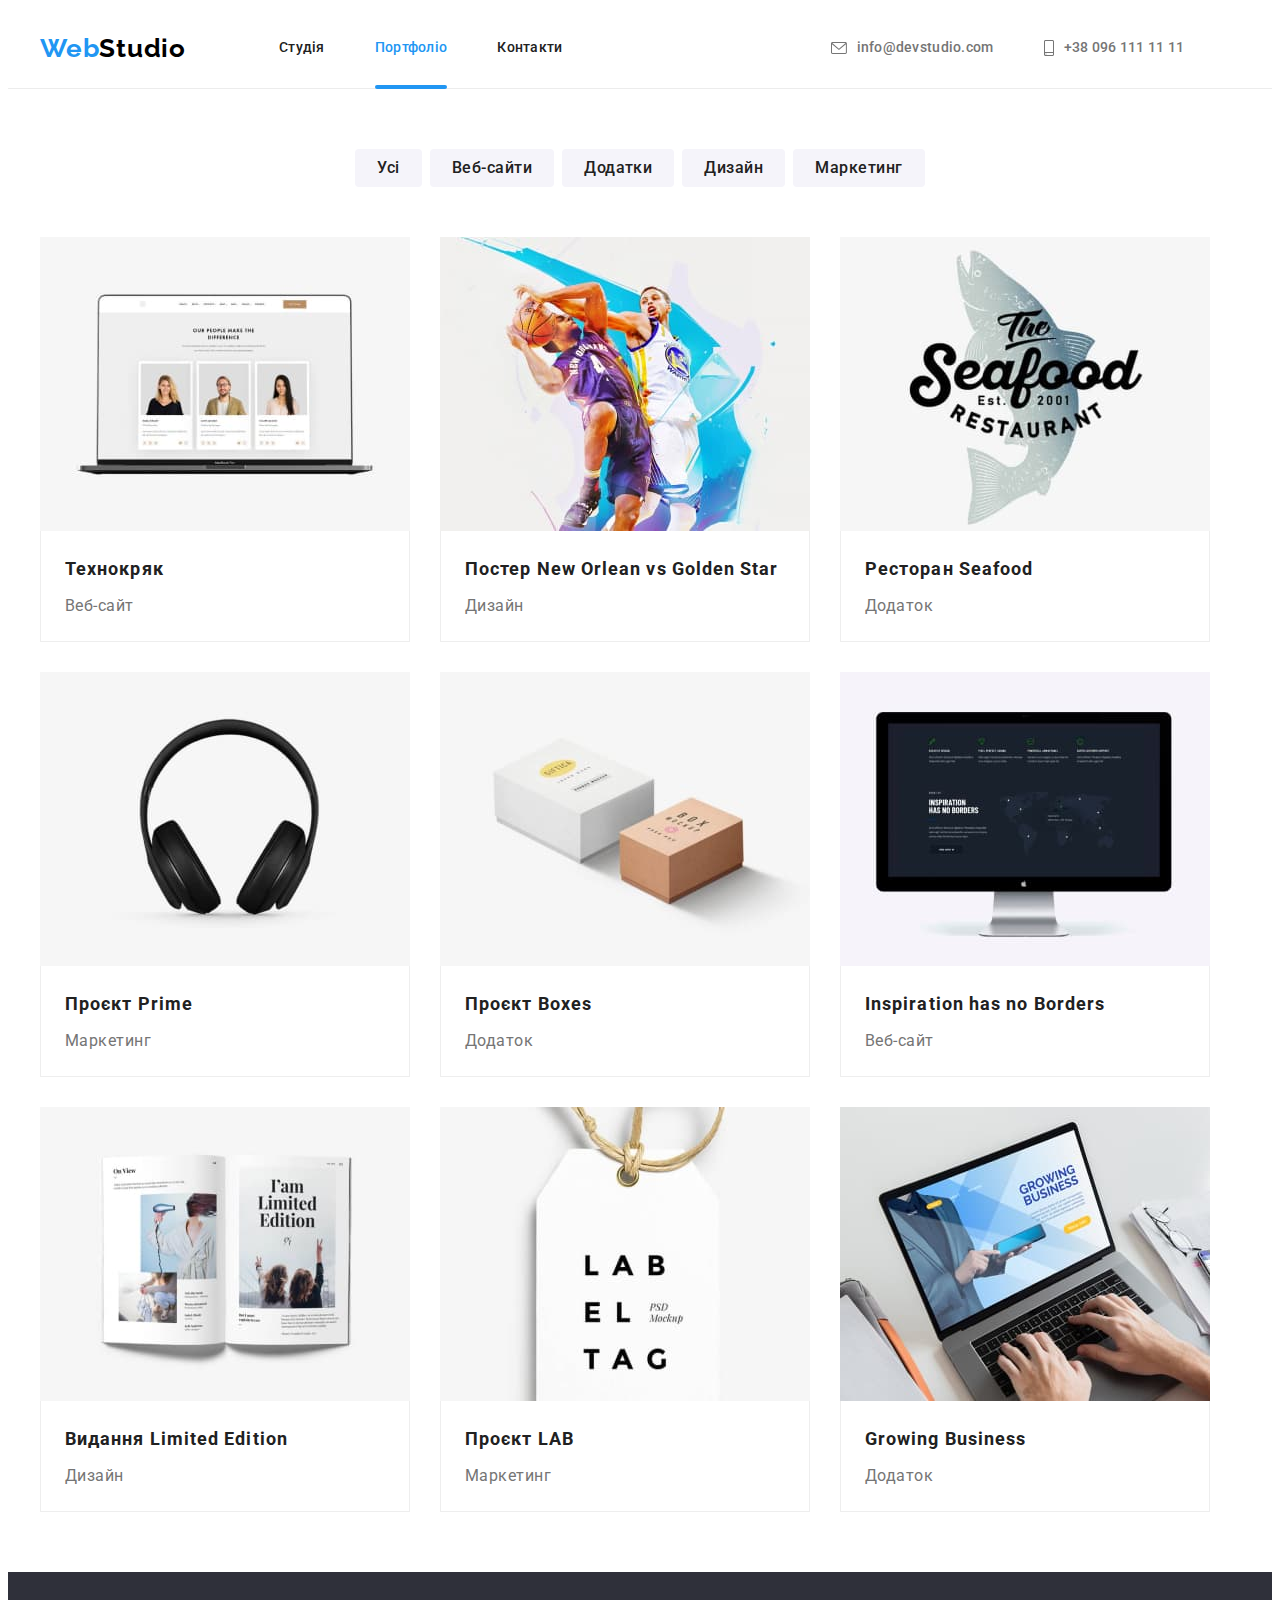
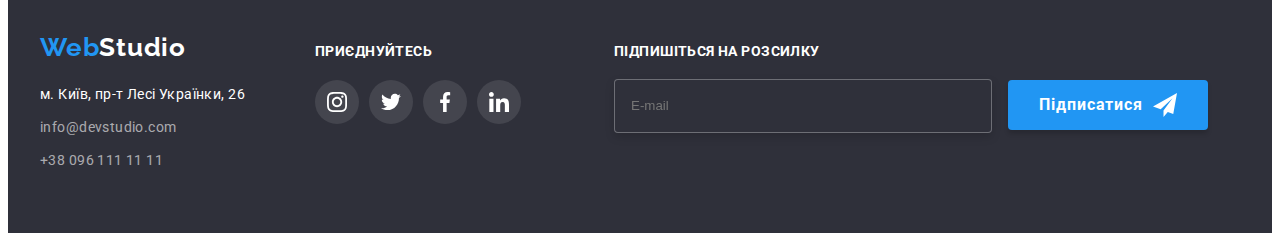
==== portfolio.html @ d5b86d8e "1" ====
<!DOCTYPE html>
<html lang="uk">
  <head>
    <meta charset="UTF-8" />
    <meta http-equiv="X-UA-Compatible" content="IE=edge" />
    <meta name="viewport" content="width=device-width, initial-scale=1.0" />
    <title>Студія</title>
    <link rel="preconnect" href="https://fonts.googleapis.com" />
    <link rel="preconnect" href="https://fonts.gstatic.com" crossorigin />
    <link
      href="https://fonts.googleapis.com/css2?family=Raleway:wght@700&family=Roboto:wght@400;500;700;900&display=swap"
      rel="stylesheet"
    />
    <link
      rel="stylesheet"
      href="https://cdnjs.cloudflare.com/ajax/libs/modern-normalize/1.1.0/modern-normalize.min.css"
      integrity="sha512-wpPYUAdjBVSE4KJnH1VR1HeZfpl1ub8YT/NKx4PuQ5NmX2tKuGu6U/JRp5y+Y8XG2tV+wKQpNHVUX03MfMFn9Q=="
      crossorigin="anonymous"
      referrerpolicy="no-referrer"
    />
    <link rel="stylesheet" href="./css/main.min.css" />
  </head>
  <body>
    <header class="header">
      <div class="container header__container">
        <nav class="navigation">
          <a class="logo navigation__logo link" href="./index.html"
            >Web<span class="logo__item">Studio</span></a
          >
          <ul class="category list">
            <li class="category__item">
              <a
                class="category__link link category__header"
                href="./index.html"
                >Студія</a
              >
            </li>
            <li class="category__item">
              <a
                class="category__link link category__header current"
                href="./portfolio.html"
                >Портфоліо</a
              >
            </li>
            <li class="category__item">
              <a class="category__link link category__header" href="#"
                >Контакти</a
              >
            </li>
          </ul>
        </nav>
        <ul class="connect list header__connect">
          <li class="connect__top">
            <a class="connect__mail link" href="mailto:info@devstudio.com">
              <svg class="connect__icon" width="16" height="12">
                <use href="./images/symbol-defs.svg#icon-envelope"></use>
              </svg>
              info@devstudio.com</a
            >
          </li>
          <li class="connect__bottom">
            <a class="connect__tel link" href="tel:+380961111111">
              <svg class="connect__icon" width="10" height="16">
                <use href="./images/symbol-defs.svg#icon-smartphone"></use>
              </svg>
              +38 096 111 11 11
            </a>
          </li>
        </ul>
      </div>
    </header>
    <main>
      <section class="section">
        <div class="container">
          <ul class="portfolio-list list">
            <li><button class="portfolio-btn" type="button">Усі</button></li>
            <li>
              <button class="portfolio-btn" type="button">Веб-сайти</button>
            </li>
            <li>
              <button class="portfolio-btn" type="button">Додатки</button>
            </li>
            <li><button class="portfolio-btn" type="button">Дизайн</button></li>
            <li>
              <button class="portfolio-btn" type="button">Маркетинг</button>
            </li>
          </ul>
          <ul class="menu-list list">
            <li>
              <a class="menu-link link" href="#">
                <div class="box">
                  <img
                    src="./images/hw2-1-img.jpg"
                    alt="фотокартка"
                    width="370"
                    height="293"
                  />
                  <p class="menu-text-box">
                    Ресурс пропонує комплексні пропозиції з різним рівнем
                    функціоналу та сервісів. Все це дозволить відвідувачу
                    отримати вичерпні відомості про компанію чи приватну особу.
                  </p>
                </div>
                <div class="menu-item">
                  <h3 class="menu-title">Технокряк</h3>
                  <p class="menu-text">Веб-сайт</p>
                </div>
              </a>
            </li>
            <li>
              <a class="menu-link link" href="#">
                <div class="box">
                  <img
                    src="./images/hw2-2-img.jpg"
                    alt="фотокартка"
                    width="370"
                    height="293"
                  />
                  <p class="menu-text-box">
                    Ресурс пропонує комплексні пропозиції з різним рівнем
                    функціоналу та сервісів. Все це дозволить відвідувачу
                    отримати вичерпні відомості про компанію чи приватну особу.
                  </p>
                </div>
                <div class="menu-item">
                  <h3 class="menu-title">Постер New Orlean vs Golden Star</h3>
                  <p class="menu-text">Дизайн</p>
                </div>
              </a>
            </li>
            <li>
              <a class="menu-link link" href="#">
                <div class="box">
                  <img
                    src="./images/hw2-3-img.jpg"
                    alt="фотокартка"
                    width="370"
                    height="293"
                  />
                  <p class="menu-text-box">
                    Ресурс пропонує комплексні пропозиції з різним рівнем
                    функціоналу та сервісів. Все це дозволить відвідувачу
                    отримати вичерпні відомості про компанію чи приватну особу.
                  </p>
                </div>
                <div class="menu-item">
                  <h3 class="menu-title">Ресторан Seafood</h3>
                  <p class="menu-text">Додаток</p>
                </div>
              </a>
            </li>
            <li>
              <a class="menu-link link" href="#">
                <div class="box">
                  <img
                    src="./images/hw2-4-img.jpg"
                    alt="фотокартка"
                    width="370"
                    height="293"
                  />
                  <p class="menu-text-box">
                    Ресурс пропонує комплексні пропозиції з різним рівнем
                    функціоналу та сервісів. Все це дозволить відвідувачу
                    отримати вичерпні відомості про компанію чи приватну особу.
                  </p>
                </div>
                <div class="menu-item">
                  <h3 class="menu-title">Проєкт Prime</h3>
                  <p class="menu-text">Маркетинг</p>
                </div>
              </a>
            </li>
            <li>
              <a class="menu-link link" href="#">
                <div class="box">
                  <img
                    src="./images/hw2-5-img.jpg"
                    alt="фотокартка"
                    width="370"
                    height="293"
                  />
                  <p class="menu-text-box">
                    Ресурс пропонує комплексні пропозиції з різним рівнем
                    функціоналу та сервісів. Все це дозволить відвідувачу
                    отримати вичерпні відомості про компанію чи приватну особу.
                  </p>
                </div>
                <div class="menu-item">
                  <h3 class="menu-title">Проєкт Boxes</h3>
                  <p class="menu-text">Додаток</p>
                </div>
              </a>
            </li>
            <li>
              <a class="menu-link link" href="#">
                <div class="box">
                  <img
                    src="./images/hw2-6-img.jpg"
                    alt="фотокартка"
                    width="370"
                    height="293"
                  />
                  <p class="menu-text-box">
                    Ресурс пропонує комплексні пропозиції з різним рівнем
                    функціоналу та сервісів. Все це дозволить відвідувачу
                    отримати вичерпні відомості про компанію чи приватну особу.
                  </p>
                </div>
                <div class="menu-item">
                  <h3 class="menu-title">Inspiration has no Borders</h3>
                  <p class="menu-text">Веб-сайт</p>
                </div>
              </a>
            </li>
            <li>
              <a class="menu-link link" href="#">
                <div class="box">
                  <img
                    src="./images/hw2-7-img.jpg"
                    alt="фотокартка"
                    width="370"
                    height="293"
                  />
                  <p class="menu-text-box">
                    Ресурс пропонує комплексні пропозиції з різним рівнем
                    функціоналу та сервісів. Все це дозволить відвідувачу
                    отримати вичерпні відомості про компанію чи приватну особу.
                  </p>
                </div>
                <div class="menu-item">
                  <h3 class="menu-title">Видання Limited Edition</h3>
                  <p class="menu-text">Дизайн</p>
                </div>
              </a>
            </li>
            <li>
              <a class="menu-link link" href="#">
                <div class="box">
                  <img
                    src="./images/hw2-8-img.jpg"
                    alt="фотокартка"
                    width="370"
                    height="293"
                  />
                  <p class="menu-text-box">
                    Ресурс пропонує комплексні пропозиції з різним рівнем
                    функціоналу та сервісів. Все це дозволить відвідувачу
                    отримати вичерпні відомості про компанію чи приватну особу.
                  </p>
                </div>
                <div class="menu-item">
                  <h3 class="menu-title">Проєкт LAB</h3>
                  <p class="menu-text">Маркетинг</p>
                </div>
              </a>
            </li>
            <li>
              <a class="menu-link link" href="#">
                <div class="box">
                  <img
                    src="./images/hw2-9-img.jpg"
                    alt="фотокартка"
                    width="370"
                    height="293"
                  />
                  <p class="menu-text-box">
                    Ресурс пропонує комплексні пропозиції з різним рівнем
                    функціоналу та сервісів. Все це дозволить відвідувачу
                    отримати вичерпні відомості про компанію чи приватну особу.
                  </p>
                </div>
                <div class="menu-item">
                  <h3 class="menu-title">Growing Business</h3>
                  <p class="menu-text">Додаток</p>
                </div>
              </a>
            </li>
          </ul>
        </div>
      </section>
    </main>
    <footer class="footer">
      <div class="foter container">
        <div class="footer-soc">
          <a class="footer-link link" href="./index.html"
            >Web<span class="footer-logo">Studio</span></a
          >
          <address class="footer-address">
            <ul class="footer-list list">
              <li class="footer-item">
                <a
                  class="footer-map link"
                  href="https://goo.gl/maps/CyibSN7R3VRPbVuL6"
                  target="_blank"
                  rel="noopener noreferrer"
                  >м. Київ, пр-т Лесі Українки, 26</a
                >
              </li>
              <li class="footer-item">
                <a class="footer-mail link" href="mailto:info@devstudio.com"
                  >info@devstudio.com</a
                >
              </li>
              <li>
                <a class="footer-tel link" href="tel:+380961111111"
                  >+38 096 111 11 11</a
                >
              </li>
            </ul>
          </address>
        </div>
        <div class="footer-soc">
          <div class="foter-item">
            <p class="footer-soc-title">приєднуйтесь</p>
            <ul class="footer-soc-list list">
              <li class="footer-soc-item">
                <a class="footer-soc-link" href="">
                  <svg class="footer-soc-icon" width="20" height="20">
                    <use href="./images/symbol-defs.svg#icon-instagram"></use>
                  </svg>
                </a>
              </li>
              <li class="footer-soc-item">
                <a class="footer-soc-link" href="">
                  <svg class="footer-soc-icon" width="20" height="20">
                    <use href="./images/symbol-defs.svg#icon-twitter"></use>
                  </svg>
                </a>
              </li>
              <li class="footer-soc-item">
                <a class="footer-soc-link" href="">
                  <svg class="footer-soc-icon" width="20" height="20">
                    <use href="./images/symbol-defs.svg#icon-facebook"></use>
                  </svg>
                </a>
              </li>
              <li class="footer-soc-item">
                <a class="footer-soc-link" href="">
                  <svg class="footer-soc-icon" width="20" height="20">
                    <use href="./images/symbol-defs.svg#icon-linkedin"></use>
                  </svg>
                </a>
              </li>
            </ul>
          </div>
        </div>
        <form>
          <p class="footer-mailing-title">Підпишіться на розсилку</p>
          <input
            type="email"
            class="footer-input"
            name="user-email"
            placeholder="E-mail"
          />
          <button type="submit" class="footer-btn">
            <div class="mailing-item">
              Підписатися
              <svg width="24" height="24">
                <use href="./images/symbol-defs.svg#icon-icon-send"></use>
              </svg>
            </div>
          </button>
        </form>
      </div>
    </footer>
  </body>
</html>
---- css/main.min.css ----
p,h1,h2,h3,h4,h5,h6{margin:0}ul,ol{margin:0;padding-left:0}button{cursor:pointer}img{display:block;width:100%;max-width:100%;height:auto}body{font-family:"Roboto",sans-serif;background-color:#fff}.list{list-style:none}.link{text-decoration:none}.container{width:100%;padding-left:15px;padding-right:15px;margin:0 auto}@media screen and (min-width: 480px){.container{width:480px}}@media screen and (min-width: 768px){.container{width:656px}}@media screen and (min-width: 1200px){.container{width:1200px}}.section{padding-top:94px;padding-bottom:94px}@media screen and (min-width: 768px){.section{padding-top:60px;padding-bottom:60px}}.section-hero{padding:118px 60px 198px}@media screen and (min-width: 768px){.section-hero{padding:118px 204px 198px}}@media screen and (min-width: 1200px){.section-hero{padding-bottom:200px;padding-top:200px;width:1600px;margin:0 auto}}.section-work{padding-bottom:94px}.backdrop{position:fixed;width:100%;height:100%;top:0;left:0;background-color:rgba(0,0,0,.2);transition:visibility 250ms cubic-bezier(0.4, 0, 0.2, 1),opacity 250ms cubic-bezier(0.4, 0, 0.2, 1)}.modal{width:500px;min-height:500px;background-color:#fff;position:absolute;top:50%;left:50%;transform:translate(-50%, -50%) scale(1);transition:transform 250ms linear;padding:40px}.backdrop.is-hidden .modal{transform:translate(-50%, 50%) scaleY(0)}.is-hidden{opacity:0;visibility:hidden;pointer-events:none}.svg{transition-property:fill;transition-duration:250ms;transition-timing-function:cubic-bezier(0.4, 0, 0.2, 1)}.modal-button:hover .svg{fill:#2196f3}.modal-button{position:absolute;top:10px;right:10px;width:30px;height:30px;padding:0;background-color:#fff;border:1px solid rgba(0,0,0,.1);border-radius:50%;cursor:pointer;display:flex;align-items:center;justify-content:center;padding:0;transition-property:fill;transition-duration:250ms;transition-timing-function:cubic-bezier(0.4, 0, 0.2, 1)}.backdrop{width:100%;height:100%;left:0;top:0;box-shadow:0px 1px 3px rgba(0,0,0,.12),0px 1px 1px rgba(0,0,0,.14),0px 2px 1px rgba(0,0,0,.2);border-radius:4px}.modal-title{font-family:"Roboto";font-style:normal;font-weight:700;font-size:20px;line-height:1.15;text-align:center;letter-spacing:.03em;color:#212121;text-align:center;margin-bottom:12px}.modal-input{width:100%;height:40px;border:1px solid rgba(33,33,33,.2);border-radius:4px;padding-left:42px;outline:rgba(0,0,0,0);transition-property:border-color;transition-duration:250ms;transition-timing-function:cubic-bezier(0.4, 0, 0.2, 1)}.modal-input:focus,.modal-input:hover{border-color:#2196f3}.input-wrap{position:relative}.modal-input-icon{position:absolute;top:50%;transform:translateY(-50%);left:12px;transition-property:fill;transition-duration:250ms;transition-timing-function:cubic-bezier(0.4, 0, 0.2, 1)}.modal-input:focus+.modal-input-icon,.modal-input:hover+.modal-input-icon{fill:#2196f3}.modal-field{margin-bottom:10px}.modal-input-bottom{width:100%;height:120px;border:1px solid rgba(33,33,33,.2);border-radius:4px;margin-bottom:20px;resize:none;padding-top:12px;padding-left:16px;transition-property:border-color;transition-duration:250ms;transition-timing-function:cubic-bezier(0.4, 0, 0.2, 1)}.modal-input-bottom:focus,.modal-input-bottom:hover{border-color:#2196f3}.modal-input-bottom::-moz-placeholder{font-family:"Roboto";font-style:normal;font-weight:400;font-size:12px;line-height:1.1666666667;letter-spacing:.01em;color:rgba(117,117,117,.5)}.modal-input-bottom:-ms-input-placeholder{font-family:"Roboto";font-style:normal;font-weight:400;font-size:12px;line-height:1.1666666667;letter-spacing:.01em;color:rgba(117,117,117,.5)}.modal-input-bottom::placeholder{font-family:"Roboto";font-style:normal;font-weight:400;font-size:12px;line-height:1.1666666667;letter-spacing:.01em;color:rgba(117,117,117,.5)}.modal-item{font-family:"Roboto";font-style:normal;font-weight:400;font-size:12px;line-height:1.1666666667;letter-spacing:.01em;color:#757575;margin-bottom:4px}.checkbox{display:flex;margin-bottom:30px;justify-content:center;align-items:center}.checkbox-title{font-family:"Roboto";font-style:normal;font-weight:400;font-size:14px;line-height:1.7142857143;letter-spacing:.03em;color:#757575}.checkbox-link{font-family:"Roboto";font-style:normal;font-weight:400;font-size:14px;line-height:1.7142857143;letter-spacing:.03em;color:#2196f3}.checkbox-box{display:flex;margin-left:8px}.modal-btn{width:200px;height:50px;color:#fff;background:#2196f3;box-shadow:0px 4px 4px rgba(0,0,0,.15);border-radius:4px;margin-left:114px;border:none;transition-property:background-color;transition-duration:250ms;transition-timing-function:cubic-bezier(0.4, 0, 0.2, 1)}.modal-btn:hover,.modal-btn:focus{background-color:#188ce8}.checkbox-text{background-color:#2196f3;border-radius:2px;width:16px;height:15px;outline:none}.header{background-color:#fff;border-bottom:1px solid #ececec}.logo{font-family:"Raleway",sans-serif;font-style:normal;font-weight:700;font-size:26px;line-height:1.19;letter-spacing:.03em;color:#2196f3}.navigation__logo{margin-right:93px}.logo__item{color:#000}.category__link{position:relative;text-decoration:none;font-weight:500;font-size:14px;line-height:1.14;letter-spacing:.02em;color:#212121;display:inline-block;transition-property:fill,color;transition-duration:250ms;transition-timing-function:cubic-bezier(0.4, 0, 0.2, 1)}.category__link:hover,.category__link:focus{color:#2196f3;fill:#2196f3}.category__header{padding-top:32px;padding-bottom:32px}.header__container{display:flex;align-items:center}.navigation{display:flex;align-items:center}.connect{display:flex;align-items:center;justify-content:center}.header__connect{margin-left:218px;gap:50px}.category{display:flex}.category__item{margin-right:50px}.connect__mail{font-weight:500;font-size:14px;line-height:1.14;letter-spacing:.02em;color:#757575;display:flex;align-items:center;transition-property:fill,color;transition-duration:250ms;transition-timing-function:cubic-bezier(0.4, 0, 0.2, 1)}.connect__mail:hover,.connect__mail:focus{color:#2196f3;fill:#2196f3}.connect__tel{font-weight:500;font-size:14px;line-height:1.14;letter-spacing:.02em;color:#757575;display:flex;align-items:center;transition-property:fill,color;transition-duration:250ms;transition-timing-function:cubic-bezier(0.4, 0, 0.2, 1)}.connect__tel:hover,.connect__tel:focus{color:#2196f3;fill:#2196f3}.connect__icon{align-items:center;margin-right:10px;fill:#757575;transition-property:fill;transition-duration:250ms;transition-timing-function:cubic-bezier(0.4, 0, 0.2, 1)}.connect__tel:hover .connect__icon,.connect__tel:focus .connect__icon{fill:#2196f3}.connect__mail:hover .connect__icon,.connect__mail:focus .connect__icon{fill:#2196f3}.current{color:#2196f3;position:relative}.current::after{content:"";display:block;position:absolute;left:0;bottom:-1px;width:100%;height:4px;border-radius:2px;background-color:#2196f3}.hero_container{padding:0;width:100%}.hero{background-color:#2f303a;background-image:linear-gradient(rgba(47, 48, 58, 0.4), rgba(47, 48, 58, 0.4)),url(../images/hero-bg.jpg);background-repeat:no-repeat;background-position:center;background-size:cover;flex-grow:1}.hero-title{font-weight:900;font-size:26px;line-height:1.6153846154;text-align:center;letter-spacing:.06em;text-transform:uppercase;color:#fff;max-width:696px;margin:0 auto;margin-bottom:30px}@media screen and (min-width: 1200px){.hero-title{font-size:44px;line-height:1.36}}.hero-btn{font-family:inherit;font-weight:700;font-size:16px;line-height:1.87;display:flex;align-items:center;text-align:center;letter-spacing:.06em;color:#fff;min-width:216px;height:50px;margin:0 auto;justify-content:center;border:none;border-radius:4px}.hero-button{padding-right:492px;padding-left:492px}.hero-btn{background-color:#2196f3;transition-property:background-color;transition-duration:250ms;transition-timing-function:cubic-bezier(0.4, 0, 0.2, 1)}.hero-btn:hover,.hero-btn:focus{background-color:#188ce8}.picture__title{font-weight:700;font-size:14px;line-height:1.14;letter-spacing:.03em;text-transform:uppercase;color:#212121;margin-bottom:10px}.about__picture{margin-bottom:10px}.picture__text{font-weight:400;font-size:14px;line-height:1.71;letter-spacing:.03em;color:#757575}.picture__text{width:270;height:72}.picture{display:flex;flex-wrap:wrap;gap:30px}.picture__item-1{width:100%}@media screen and (min-width: 768px){.picture__item-1{width:calc((100% - 30px)/2)}}@media screen and (min-width: 1200px){.picture__item-1{width:calc((100% - 90px)/4)}}.picture__item-2{width:100%}@media screen and (min-width: 768px){.picture__item-2{width:calc((100% - 30px)/2)}}@media screen and (min-width: 1200px){.picture__item-2{width:calc((100% - 90px)/4)}}.picture__item-3{width:100%}@media screen and (min-width: 768px){.picture__item-3{width:calc((100% - 30px)/2)}}@media screen and (min-width: 1200px){.picture__item-3{width:calc((100% - 90px)/4)}}.picture__item-4{width:100%}@media screen and (min-width: 768px){.picture__item-4{width:calc((100% - 30px)/2)}}@media screen and (min-width: 1200px){.picture__item-4{width:calc((100% - 90px)/4)}}.picture__soc-icon{display:flex;align-items:center;justify-content:center;margin-top:25px;margin-bottom:25px;margin-left:100px;margin-right:10opx}.about__soc-icon{margin-top:25px;margin-bottom:25px;margin-left:100px;margin-right:10opx}.picture__icon{background-color:#f5f4fa;width:270px;height:120px;border-radius:4px;display:flex}.about__icon{margin-bottom:30px}.work-title{font-weight:700;font-size:36px;line-height:1.16;text-align:center;letter-spacing:.03em;color:#212121;margin-bottom:50px}.card{display:flex;justify-content:center;gap:30px}.card__item{position:relative}.card__heading{position:absolute;bottom:0;width:100%;font-weight:700;font-size:14px;line-height:1.1428571429;text-align:center;letter-spacing:.03em;text-transform:uppercase;color:#fff;background-color:rgba(47,48,58,.8)}.work__card{padding-top:27px;padding-bottom:27px}.team{background-color:#f5f4fa}.team-link{background-color:#fff;box-shadow:0px 1px 3px rgba(0,0,0,.12),0px 1px 1px rgba(0,0,0,.14),0px 2px 1px rgba(0,0,0,.2);border-radius:0px 0px 4px 4px;margin-bottom:30px;width:100%}@media screen and (min-width: 768px){.team-link{width:calc((100% - 30px)/2)}}@media screen and (min-width: 1200px){.team-link{width:calc((100% - 90px)/4)}}.team-img{margin-bottom:30px}.team-top-title{font-weight:700;font-size:36px;line-height:1.16;text-align:center;letter-spacing:.03em;color:#212121;margin-bottom:50px}.team-title{font-weight:500;font-size:16px;line-height:1.18;text-align:center;letter-spacing:.03em;color:#212121;margin-bottom:10px}.team-text{font-weight:400;font-size:16px;line-height:1.16;text-align:center;letter-spacing:.03em;color:#757575}.team-content{padding-bottom:16px}.team-list{display:flex;flex-wrap:wrap;gap:30px}.team-soc-link{width:44px;height:44px;border-radius:50%;background-color:#fff;display:flex;align-items:center;justify-content:center;transition-property:background-color;transition-duration:250ms;transition-timing-function:cubic-bezier(0.4, 0, 0.2, 1)}.team-soc-link:hover,.team-soc-link:focus{background-color:#2196f3}.team-soc-icon{fill:#afb1b8;transition-property:fill;transition-duration:250ms;transition-timing-function:cubic-bezier(0.4, 0, 0.2, 1)}.team-soc-link:hover .team-soc-icon,.team-soc-link:focus .team-soc-icon{fill:#fff}.team-soc-list{display:flex;justify-content:center;gap:10px;padding-bottom:30px}.client-title{font-weight:700;font-size:36px;line-height:1.18;text-align:center;letter-spacing:.03em;color:#212121;margin-bottom:50px}.client-item{height:92px;width:100%;width:calc((100% - 30px)/2)}@media screen and (min-width: 768px){.client-item{width:calc((100% - 60px)/3)}}@media screen and (min-width: 1200px){.client-item{width:calc((100% - 150px)/6)}}.client-list{display:flex;justify-content:center;flex-wrap:wrap;gap:30px}.client-link{display:flex;align-items:center;justify-content:center;border-radius:4px;border:1px solid #afb1b8;width:100%;height:100%;color:#afb1b8;transition-property:border-color;transition-duration:250ms;transition-timing-function:cubic-bezier(0.4, 0, 0.2, 1)}.client-link:hover,.client-link:focus{border-color:#2196f3}.client-icon{fill:currentColor;transition-property:fill;transition-duration:250ms;transition-timing-function:cubic-bezier(0.4, 0, 0.2, 1)}.client-link:hover .client-icon,.client-link:focus .client-icon{fill:#2196f3}.footer{background-color:#2f303a;padding-top:60px;padding-bottom:60px}.footer-logo{color:#fff}.footer-item{margin-bottom:9px}.footer-link{font-family:"Raleway",sans-serif;font-weight:700;font-size:26px;line-height:1.19;letter-spacing:.03em;color:#2196f3;display:inline-block;margin-bottom:20px}.footer-map{font-weight:400;font-size:14px;line-height:1.71;letter-spacing:.03em;color:#fff;transition-property:color;transition-duration:250ms;transition-timing-function:cubic-bezier(0.4, 0, 0.2, 1)}.footer-map:hover,.footer-map:focus{color:#2196f3}.footer-mail{font-weight:400;font-size:14px;line-height:1.71;letter-spacing:.03em;color:rgba(255,255,255,.6);transition-property:color;transition-duration:250ms;transition-timing-function:cubic-bezier(0.4, 0, 0.2, 1)}.footer-mail:hover,.footer-mail:focus{color:#2196f3}.footer-tel{font-weight:400;font-size:14px;line-height:1.71;letter-spacing:.03em;color:rgba(255,255,255,.6);transition-property:color;transition-duration:250ms;transition-timing-function:cubic-bezier(0.4, 0, 0.2, 1)}.footer-tel:hover,.footer-tel:focus{color:#2196f3}.footer-soc-title{font-weight:700;font-size:14px;line-height:1.14;letter-spacing:.03em;text-transform:uppercase;color:#fff;margin-bottom:20px}.footer-soc-list{display:flex}.foter{display:flex;align-items:baseline}.foter-item{margin-left:70px;margin-right:93px}.footer-soc-link{width:44px;height:44px;border-radius:50%;background-color:rgba(255,255,255,.1);display:flex;align-items:center;justify-content:center;transition-property:background-color;transition-duration:250ms;transition-timing-function:cubic-bezier(0.4, 0, 0.2, 1)}.footer-soc-link:hover,.footer-soc-link:focus{background-color:#2196f3}.footer-soc-list{gap:10px}.footer-soc-icon{fill:#fff}.footer-address{font-style:normal}.footer-mailing-title{font-family:"Roboto";font-style:normal;font-weight:700;font-size:14px;line-height:1.1428571429;letter-spacing:.03em;text-transform:uppercase;color:#fff;margin-bottom:20px}.footer-input{width:358px;height:50px;background:#2f303a;border:1px solid rgba(255,255,255,.3);filter:drop-shadow(0px 4px 4px rgba(0, 0, 0, 0.15));border-radius:4px;padding-left:16px}.footer-btn{width:200px;height:50px;color:#fff;background:#2196f3;box-shadow:0px 4px 4px rgba(0,0,0,.15);border-radius:4px;margin-left:12px;border:none}.mailing-item{font-family:"Roboto";font-style:normal;font-weight:700;font-size:16px;line-height:1.875;display:flex;align-items:center;justify-content:center;text-align:center;letter-spacing:.06em;color:#fff;gap:10px}.menu-title{font-weight:700;font-size:18px;line-height:2;letter-spacing:.06em;color:#212121;margin-bottom:4px}.menu-text{font-weight:400;font-size:16px;line-height:30px;letter-spacing:.03em;color:#757575}.menu-list{display:flex;flex-wrap:wrap;gap:30px;flex-basis:calc((100% - 60px)/3)}.menu-link{display:block;transition-property:box-shadow;transition-duration:250ms;transition-timing-function:cubic-bezier(0.4, 0, 0.2, 1)}.menu-link:hover,.menu-link:focus{box-shadow:0px 1px 1px rgba(0,0,0,.12),0px 4px 4px rgba(0,0,0,.06),1px 4px 6px rgba(0,0,0,.16)}.menu-item{padding:20px 24px;border:1px solid #eee;border-top:none}.menu-text-box{position:absolute;bottom:0;left:0;width:100%;height:100%;padding:63px 24px;font-weight:400;font-size:18px;line-height:1.5555555556;letter-spacing:.03em;color:#fff;background-color:rgba(33,150,243,.9);transform:translateY(100%);transition:transform 250ms cubic-bezier(0.4, 0, 0.2, 1)}.menu-link:hover .menu-text-box{transform:translateY(0)}.box{position:relative;overflow:hidden}.portfolio-btn{font-family:"Roboto",sans-serif;font-style:normal;font-weight:500;font-size:16px;line-height:1.62;text-align:center;letter-spacing:.03em;color:#212121;transition-property:color,background-color;transition-duration:250ms;transition-timing-function:cubic-bezier(0.4, 0, 0.2, 1)}.portfolio-btn{background-color:#f5f4fa;border:none;padding:6px 22px;border-radius:4px;transition-property:color,background-color;transition-duration:250ms;transition-timing-function:cubic-bezier(0.4, 0, 0.2, 1)}.portfolio-btn:hover,.portfolio-btn:focus{color:#fff;background-color:#2196f3}.portfolio-list{display:flex;justify-content:center;gap:8px;margin-bottom:50px}/*# sourceMappingURL=main.min.css.map */
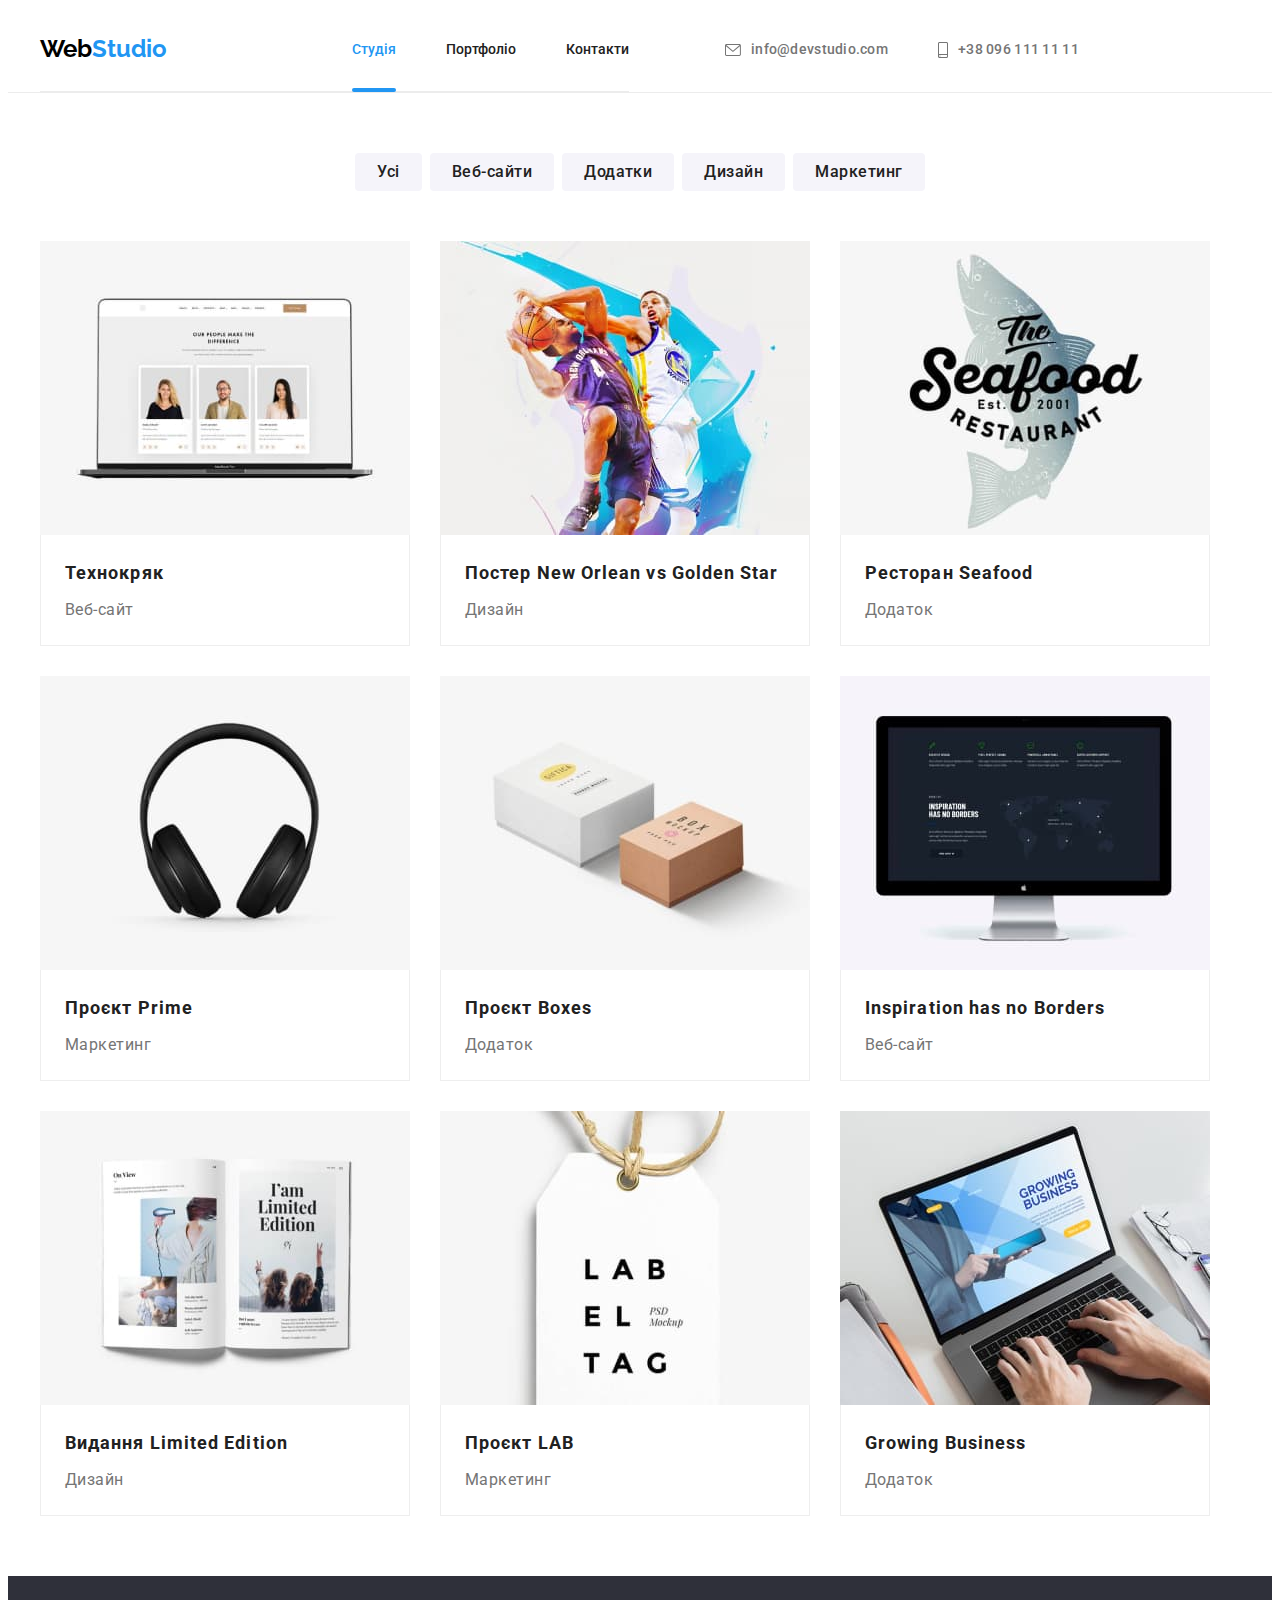
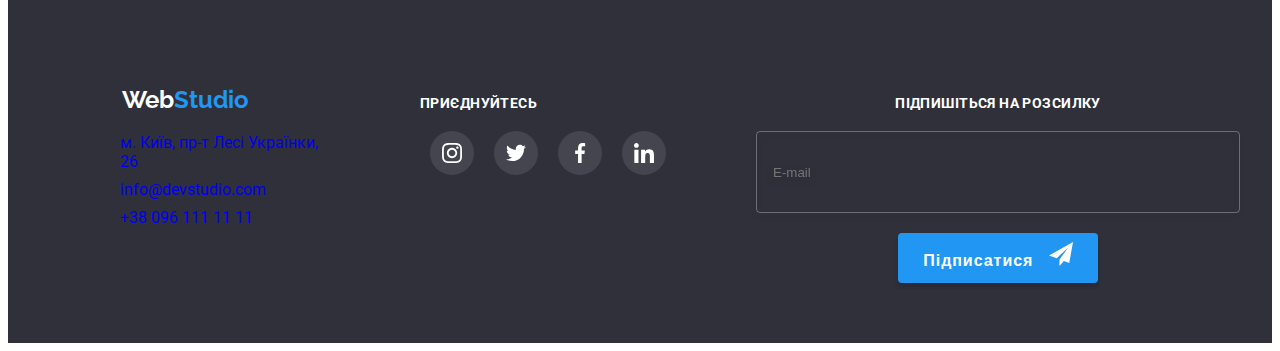
==== commit c104b991: "4" ====
--- a/portfolio.html
+++ b/portfolio.html
@@ -30,14 +30,14 @@
           <ul class="category list">
             <li class="category__item">
               <a
-                class="category__link link category__header"
+                class="category__link link current category__header"
                 href="./index.html"
                 >Студія</a
               >
             </li>
             <li class="category__item">
               <a
-                class="category__link link category__header current"
+                class="category__link link category__header"
                 href="./portfolio.html"
                 >Портфоліо</a
               >
@@ -67,7 +67,61 @@
             </a>
           </li>
         </ul>
+        <button
+          type="button"
+          class="menu-btn-open js-open-menu"
+          aria-expanded="false"
+          aria-controls="mobile-menu"
+        >
+          <svg width="40" height="40">
+            <use href="./images/symbol-defs.svg#icon-menu-svg"></use>
+          </svg>
+        </button>
       </div>
+      </div>
+      <div class="mob-container js-menu-container " id="mobile-menu">
+        <button type="button" class="menu-btn js-close-menu">
+          <svg width="24" height="24">
+            <use href="./images/symbol-defs.svg#icon-close-black"></use>
+          </svg>
+        </button>
+        <ul class="mob-list">
+          <li class="mob-item">
+            <a class="mob-link link" href="./index.html">Студія</a>
+          </li>
+          <li class="mob-item">
+            <a class="mob-link link" href="./portfolio.html">Портфоліо</a>
+          </li>
+          <li class="mob-item">
+            <a class="mob-link link" href="">Контакти</a>
+          </li>
+        </ul>
+        <ul class="mob-contact">
+          <li class="mob-contact-item">
+            <a class="mob-contact-tel link" href="tel:+380961111111">
+              +38 096 111 11 11
+            </a>
+          </li>
+          <li>
+            <a class="mob-contact-mail link" href="mailto:info@devstudio.com">
+              info@devstudio.com</a
+            >
+          </li>
+        </ul>
+        <ul class="mob-soc">
+          <li class="mob-soc-item">
+            <a class="mob-soc-link link" href="">Instagram</a>
+          </li>
+          <li class="mob-soc-item">
+            <a class="mob-soc-link link" href="">Twitter</a>
+          </li>
+          <li class="mob-soc-item">
+            <a class="mob-soc-link link" href="">Facebook</a>
+          </li>
+          <li class="mob-soc-item">
+            <a class="mob-soc-link link" href="">Linkedin</a>
+          </li>
+        </ul>
     </header>
     <main>
       <section class="section">
--- a/css/main.min.css
+++ b/css/main.min.css
@@ -1 +1 @@
-p,h1,h2,h3,h4,h5,h6{margin:0}ul,ol{margin:0;padding-left:0}button{cursor:pointer}img{display:block;width:100%;max-width:100%;height:auto}body{font-family:"Roboto",sans-serif;background-color:#fff}.list{list-style:none}.link{text-decoration:none}.container{width:100%;padding-left:15px;padding-right:15px;margin:0 auto}@media screen and (min-width: 480px){.container{width:480px}}@media screen and (min-width: 768px){.container{width:656px}}@media screen and (min-width: 1200px){.container{width:1200px}}.section{padding-top:94px;padding-bottom:94px}@media screen and (min-width: 768px){.section{padding-top:60px;padding-bottom:60px}}.section-hero{padding:118px 60px 198px}@media screen and (min-width: 768px){.section-hero{padding:118px 204px 198px}}@media screen and (min-width: 1200px){.section-hero{padding-bottom:200px;padding-top:200px;width:1600px;margin:0 auto}}.section-work{padding-bottom:94px}.backdrop{position:fixed;width:100%;height:100%;top:0;left:0;background-color:rgba(0,0,0,.2);transition:visibility 250ms cubic-bezier(0.4, 0, 0.2, 1),opacity 250ms cubic-bezier(0.4, 0, 0.2, 1)}.modal{width:500px;min-height:500px;background-color:#fff;position:absolute;top:50%;left:50%;transform:translate(-50%, -50%) scale(1);transition:transform 250ms linear;padding:40px}.backdrop.is-hidden .modal{transform:translate(-50%, 50%) scaleY(0)}.is-hidden{opacity:0;visibility:hidden;pointer-events:none}.svg{transition-property:fill;transition-duration:250ms;transition-timing-function:cubic-bezier(0.4, 0, 0.2, 1)}.modal-button:hover .svg{fill:#2196f3}.modal-button{position:absolute;top:10px;right:10px;width:30px;height:30px;padding:0;background-color:#fff;border:1px solid rgba(0,0,0,.1);border-radius:50%;cursor:pointer;display:flex;align-items:center;justify-content:center;padding:0;transition-property:fill;transition-duration:250ms;transition-timing-function:cubic-bezier(0.4, 0, 0.2, 1)}.backdrop{width:100%;height:100%;left:0;top:0;box-shadow:0px 1px 3px rgba(0,0,0,.12),0px 1px 1px rgba(0,0,0,.14),0px 2px 1px rgba(0,0,0,.2);border-radius:4px}.modal-title{font-family:"Roboto";font-style:normal;font-weight:700;font-size:20px;line-height:1.15;text-align:center;letter-spacing:.03em;color:#212121;text-align:center;margin-bottom:12px}.modal-input{width:100%;height:40px;border:1px solid rgba(33,33,33,.2);border-radius:4px;padding-left:42px;outline:rgba(0,0,0,0);transition-property:border-color;transition-duration:250ms;transition-timing-function:cubic-bezier(0.4, 0, 0.2, 1)}.modal-input:focus,.modal-input:hover{border-color:#2196f3}.input-wrap{position:relative}.modal-input-icon{position:absolute;top:50%;transform:translateY(-50%);left:12px;transition-property:fill;transition-duration:250ms;transition-timing-function:cubic-bezier(0.4, 0, 0.2, 1)}.modal-input:focus+.modal-input-icon,.modal-input:hover+.modal-input-icon{fill:#2196f3}.modal-field{margin-bottom:10px}.modal-input-bottom{width:100%;height:120px;border:1px solid rgba(33,33,33,.2);border-radius:4px;margin-bottom:20px;resize:none;padding-top:12px;padding-left:16px;transition-property:border-color;transition-duration:250ms;transition-timing-function:cubic-bezier(0.4, 0, 0.2, 1)}.modal-input-bottom:focus,.modal-input-bottom:hover{border-color:#2196f3}.modal-input-bottom::-moz-placeholder{font-family:"Roboto";font-style:normal;font-weight:400;font-size:12px;line-height:1.1666666667;letter-spacing:.01em;color:rgba(117,117,117,.5)}.modal-input-bottom:-ms-input-placeholder{font-family:"Roboto";font-style:normal;font-weight:400;font-size:12px;line-height:1.1666666667;letter-spacing:.01em;color:rgba(117,117,117,.5)}.modal-input-bottom::placeholder{font-family:"Roboto";font-style:normal;font-weight:400;font-size:12px;line-height:1.1666666667;letter-spacing:.01em;color:rgba(117,117,117,.5)}.modal-item{font-family:"Roboto";font-style:normal;font-weight:400;font-size:12px;line-height:1.1666666667;letter-spacing:.01em;color:#757575;margin-bottom:4px}.checkbox{display:flex;margin-bottom:30px;justify-content:center;align-items:center}.checkbox-title{font-family:"Roboto";font-style:normal;font-weight:400;font-size:14px;line-height:1.7142857143;letter-spacing:.03em;color:#757575}.checkbox-link{font-family:"Roboto";font-style:normal;font-weight:400;font-size:14px;line-height:1.7142857143;letter-spacing:.03em;color:#2196f3}.checkbox-box{display:flex;margin-left:8px}.modal-btn{width:200px;height:50px;color:#fff;background:#2196f3;box-shadow:0px 4px 4px rgba(0,0,0,.15);border-radius:4px;margin-left:114px;border:none;transition-property:background-color;transition-duration:250ms;transition-timing-function:cubic-bezier(0.4, 0, 0.2, 1)}.modal-btn:hover,.modal-btn:focus{background-color:#188ce8}.checkbox-text{background-color:#2196f3;border-radius:2px;width:16px;height:15px;outline:none}.header{background-color:#fff;border-bottom:1px solid #ececec}.logo{font-family:"Raleway",sans-serif;font-style:normal;font-weight:700;font-size:26px;line-height:1.19;letter-spacing:.03em;color:#2196f3}.navigation__logo{margin-right:93px}.logo__item{color:#000}.category__link{position:relative;text-decoration:none;font-weight:500;font-size:14px;line-height:1.14;letter-spacing:.02em;color:#212121;display:inline-block;transition-property:fill,color;transition-duration:250ms;transition-timing-function:cubic-bezier(0.4, 0, 0.2, 1)}.category__link:hover,.category__link:focus{color:#2196f3;fill:#2196f3}.category__header{padding-top:32px;padding-bottom:32px}.header__container{display:flex;align-items:center}.navigation{display:flex;align-items:center}.connect{display:flex;align-items:center;justify-content:center}.header__connect{margin-left:218px;gap:50px}.category{display:flex}.category__item{margin-right:50px}.connect__mail{font-weight:500;font-size:14px;line-height:1.14;letter-spacing:.02em;color:#757575;display:flex;align-items:center;transition-property:fill,color;transition-duration:250ms;transition-timing-function:cubic-bezier(0.4, 0, 0.2, 1)}.connect__mail:hover,.connect__mail:focus{color:#2196f3;fill:#2196f3}.connect__tel{font-weight:500;font-size:14px;line-height:1.14;letter-spacing:.02em;color:#757575;display:flex;align-items:center;transition-property:fill,color;transition-duration:250ms;transition-timing-function:cubic-bezier(0.4, 0, 0.2, 1)}.connect__tel:hover,.connect__tel:focus{color:#2196f3;fill:#2196f3}.connect__icon{align-items:center;margin-right:10px;fill:#757575;transition-property:fill;transition-duration:250ms;transition-timing-function:cubic-bezier(0.4, 0, 0.2, 1)}.connect__tel:hover .connect__icon,.connect__tel:focus .connect__icon{fill:#2196f3}.connect__mail:hover .connect__icon,.connect__mail:focus .connect__icon{fill:#2196f3}.current{color:#2196f3;position:relative}.current::after{content:"";display:block;position:absolute;left:0;bottom:-1px;width:100%;height:4px;border-radius:2px;background-color:#2196f3}.hero_container{padding:0;width:100%}.hero{background-color:#2f303a;background-image:linear-gradient(rgba(47, 48, 58, 0.4), rgba(47, 48, 58, 0.4)),url(../images/hero-bg.jpg);background-repeat:no-repeat;background-position:center;background-size:cover;flex-grow:1}.hero-title{font-weight:900;font-size:26px;line-height:1.6153846154;text-align:center;letter-spacing:.06em;text-transform:uppercase;color:#fff;max-width:696px;margin:0 auto;margin-bottom:30px}@media screen and (min-width: 1200px){.hero-title{font-size:44px;line-height:1.36}}.hero-btn{font-family:inherit;font-weight:700;font-size:16px;line-height:1.87;display:flex;align-items:center;text-align:center;letter-spacing:.06em;color:#fff;min-width:216px;height:50px;margin:0 auto;justify-content:center;border:none;border-radius:4px}.hero-button{padding-right:492px;padding-left:492px}.hero-btn{background-color:#2196f3;transition-property:background-color;transition-duration:250ms;transition-timing-function:cubic-bezier(0.4, 0, 0.2, 1)}.hero-btn:hover,.hero-btn:focus{background-color:#188ce8}.picture__title{font-weight:700;font-size:14px;line-height:1.14;letter-spacing:.03em;text-transform:uppercase;color:#212121;margin-bottom:10px}.about__picture{margin-bottom:10px}.picture__text{font-weight:400;font-size:14px;line-height:1.71;letter-spacing:.03em;color:#757575}.picture__text{width:270;height:72}.picture{display:flex;flex-wrap:wrap;gap:30px}.picture__item-1{width:100%}@media screen and (min-width: 768px){.picture__item-1{width:calc((100% - 30px)/2)}}@media screen and (min-width: 1200px){.picture__item-1{width:calc((100% - 90px)/4)}}.picture__item-2{width:100%}@media screen and (min-width: 768px){.picture__item-2{width:calc((100% - 30px)/2)}}@media screen and (min-width: 1200px){.picture__item-2{width:calc((100% - 90px)/4)}}.picture__item-3{width:100%}@media screen and (min-width: 768px){.picture__item-3{width:calc((100% - 30px)/2)}}@media screen and (min-width: 1200px){.picture__item-3{width:calc((100% - 90px)/4)}}.picture__item-4{width:100%}@media screen and (min-width: 768px){.picture__item-4{width:calc((100% - 30px)/2)}}@media screen and (min-width: 1200px){.picture__item-4{width:calc((100% - 90px)/4)}}.picture__soc-icon{display:flex;align-items:center;justify-content:center;margin-top:25px;margin-bottom:25px;margin-left:100px;margin-right:10opx}.about__soc-icon{margin-top:25px;margin-bottom:25px;margin-left:100px;margin-right:10opx}.picture__icon{background-color:#f5f4fa;width:270px;height:120px;border-radius:4px;display:flex}.about__icon{margin-bottom:30px}.work-title{font-weight:700;font-size:36px;line-height:1.16;text-align:center;letter-spacing:.03em;color:#212121;margin-bottom:50px}.card{display:flex;justify-content:center;gap:30px}.card__item{position:relative}.card__heading{position:absolute;bottom:0;width:100%;font-weight:700;font-size:14px;line-height:1.1428571429;text-align:center;letter-spacing:.03em;text-transform:uppercase;color:#fff;background-color:rgba(47,48,58,.8)}.work__card{padding-top:27px;padding-bottom:27px}.team{background-color:#f5f4fa}.team-link{background-color:#fff;box-shadow:0px 1px 3px rgba(0,0,0,.12),0px 1px 1px rgba(0,0,0,.14),0px 2px 1px rgba(0,0,0,.2);border-radius:0px 0px 4px 4px;margin-bottom:30px;width:100%}@media screen and (min-width: 768px){.team-link{width:calc((100% - 30px)/2)}}@media screen and (min-width: 1200px){.team-link{width:calc((100% - 90px)/4)}}.team-img{margin-bottom:30px}.team-top-title{font-weight:700;font-size:36px;line-height:1.16;text-align:center;letter-spacing:.03em;color:#212121;margin-bottom:50px}.team-title{font-weight:500;font-size:16px;line-height:1.18;text-align:center;letter-spacing:.03em;color:#212121;margin-bottom:10px}.team-text{font-weight:400;font-size:16px;line-height:1.16;text-align:center;letter-spacing:.03em;color:#757575}.team-content{padding-bottom:16px}.team-list{display:flex;flex-wrap:wrap;gap:30px}.team-soc-link{width:44px;height:44px;border-radius:50%;background-color:#fff;display:flex;align-items:center;justify-content:center;transition-property:background-color;transition-duration:250ms;transition-timing-function:cubic-bezier(0.4, 0, 0.2, 1)}.team-soc-link:hover,.team-soc-link:focus{background-color:#2196f3}.team-soc-icon{fill:#afb1b8;transition-property:fill;transition-duration:250ms;transition-timing-function:cubic-bezier(0.4, 0, 0.2, 1)}.team-soc-link:hover .team-soc-icon,.team-soc-link:focus .team-soc-icon{fill:#fff}.team-soc-list{display:flex;justify-content:center;gap:10px;padding-bottom:30px}.client-title{font-weight:700;font-size:36px;line-height:1.18;text-align:center;letter-spacing:.03em;color:#212121;margin-bottom:50px}.client-item{height:92px;width:100%;width:calc((100% - 30px)/2)}@media screen and (min-width: 768px){.client-item{width:calc((100% - 60px)/3)}}@media screen and (min-width: 1200px){.client-item{width:calc((100% - 150px)/6)}}.client-list{display:flex;justify-content:center;flex-wrap:wrap;gap:30px}.client-link{display:flex;align-items:center;justify-content:center;border-radius:4px;border:1px solid #afb1b8;width:100%;height:100%;color:#afb1b8;transition-property:border-color;transition-duration:250ms;transition-timing-function:cubic-bezier(0.4, 0, 0.2, 1)}.client-link:hover,.client-link:focus{border-color:#2196f3}.client-icon{fill:currentColor;transition-property:fill;transition-duration:250ms;transition-timing-function:cubic-bezier(0.4, 0, 0.2, 1)}.client-link:hover .client-icon,.client-link:focus .client-icon{fill:#2196f3}.footer{background-color:#2f303a;padding-top:60px;padding-bottom:60px}.footer-logo{color:#fff}.footer-item{margin-bottom:9px}.footer-link{font-family:"Raleway",sans-serif;font-weight:700;font-size:26px;line-height:1.19;letter-spacing:.03em;color:#2196f3;display:inline-block;margin-bottom:20px}.footer-map{font-weight:400;font-size:14px;line-height:1.71;letter-spacing:.03em;color:#fff;transition-property:color;transition-duration:250ms;transition-timing-function:cubic-bezier(0.4, 0, 0.2, 1)}.footer-map:hover,.footer-map:focus{color:#2196f3}.footer-mail{font-weight:400;font-size:14px;line-height:1.71;letter-spacing:.03em;color:rgba(255,255,255,.6);transition-property:color;transition-duration:250ms;transition-timing-function:cubic-bezier(0.4, 0, 0.2, 1)}.footer-mail:hover,.footer-mail:focus{color:#2196f3}.footer-tel{font-weight:400;font-size:14px;line-height:1.71;letter-spacing:.03em;color:rgba(255,255,255,.6);transition-property:color;transition-duration:250ms;transition-timing-function:cubic-bezier(0.4, 0, 0.2, 1)}.footer-tel:hover,.footer-tel:focus{color:#2196f3}.footer-soc-title{font-weight:700;font-size:14px;line-height:1.14;letter-spacing:.03em;text-transform:uppercase;color:#fff;margin-bottom:20px}.footer-soc-list{display:flex}.foter{display:flex;align-items:baseline}.foter-item{margin-left:70px;margin-right:93px}.footer-soc-link{width:44px;height:44px;border-radius:50%;background-color:rgba(255,255,255,.1);display:flex;align-items:center;justify-content:center;transition-property:background-color;transition-duration:250ms;transition-timing-function:cubic-bezier(0.4, 0, 0.2, 1)}.footer-soc-link:hover,.footer-soc-link:focus{background-color:#2196f3}.footer-soc-list{gap:10px}.footer-soc-icon{fill:#fff}.footer-address{font-style:normal}.footer-mailing-title{font-family:"Roboto";font-style:normal;font-weight:700;font-size:14px;line-height:1.1428571429;letter-spacing:.03em;text-transform:uppercase;color:#fff;margin-bottom:20px}.footer-input{width:358px;height:50px;background:#2f303a;border:1px solid rgba(255,255,255,.3);filter:drop-shadow(0px 4px 4px rgba(0, 0, 0, 0.15));border-radius:4px;padding-left:16px}.footer-btn{width:200px;height:50px;color:#fff;background:#2196f3;box-shadow:0px 4px 4px rgba(0,0,0,.15);border-radius:4px;margin-left:12px;border:none}.mailing-item{font-family:"Roboto";font-style:normal;font-weight:700;font-size:16px;line-height:1.875;display:flex;align-items:center;justify-content:center;text-align:center;letter-spacing:.06em;color:#fff;gap:10px}.menu-title{font-weight:700;font-size:18px;line-height:2;letter-spacing:.06em;color:#212121;margin-bottom:4px}.menu-text{font-weight:400;font-size:16px;line-height:30px;letter-spacing:.03em;color:#757575}.menu-list{display:flex;flex-wrap:wrap;gap:30px;flex-basis:calc((100% - 60px)/3)}.menu-link{display:block;transition-property:box-shadow;transition-duration:250ms;transition-timing-function:cubic-bezier(0.4, 0, 0.2, 1)}.menu-link:hover,.menu-link:focus{box-shadow:0px 1px 1px rgba(0,0,0,.12),0px 4px 4px rgba(0,0,0,.06),1px 4px 6px rgba(0,0,0,.16)}.menu-item{padding:20px 24px;border:1px solid #eee;border-top:none}.menu-text-box{position:absolute;bottom:0;left:0;width:100%;height:100%;padding:63px 24px;font-weight:400;font-size:18px;line-height:1.5555555556;letter-spacing:.03em;color:#fff;background-color:rgba(33,150,243,.9);transform:translateY(100%);transition:transform 250ms cubic-bezier(0.4, 0, 0.2, 1)}.menu-link:hover .menu-text-box{transform:translateY(0)}.box{position:relative;overflow:hidden}.portfolio-btn{font-family:"Roboto",sans-serif;font-style:normal;font-weight:500;font-size:16px;line-height:1.62;text-align:center;letter-spacing:.03em;color:#212121;transition-property:color,background-color;transition-duration:250ms;transition-timing-function:cubic-bezier(0.4, 0, 0.2, 1)}.portfolio-btn{background-color:#f5f4fa;border:none;padding:6px 22px;border-radius:4px;transition-property:color,background-color;transition-duration:250ms;transition-timing-function:cubic-bezier(0.4, 0, 0.2, 1)}.portfolio-btn:hover,.portfolio-btn:focus{color:#fff;background-color:#2196f3}.portfolio-list{display:flex;justify-content:center;gap:8px;margin-bottom:50px}/*# sourceMappingURL=main.min.css.map */+p,h1,h2,h3,h4,h5,h6{margin:0}ul,ol{margin:0;padding-left:0}button{cursor:pointer}img{display:block;width:100%;max-width:100%;height:auto}body{font-family:"Roboto",sans-serif;background-color:#fff}.list{list-style:none}.link{text-decoration:none}.container{margin:0 auto;width:100%;margin-left:auto;margin-right:auto;padding-left:15px;padding-right:15px}@media screen and (min-width: 480px){.container{width:480px}}@media screen and (min-width: 768px){.container{width:656px}}@media screen and (min-width: 1200px){.container{width:1200px}}.section{padding-top:94px;padding-bottom:94px}@media screen and (min-width: 768px){.section{padding-top:60px;padding-bottom:60px}}.section-hero{padding:118px 60px 198px 60px}@media screen and (min-width: 768px){.section-hero{padding:118px 204px 198px}}@media screen and (min-width: 1200px){.section-hero{padding-bottom:200px;padding-top:200px;width:1600px;margin:0 auto}}.section-work{padding-bottom:94px}.backdrop{position:fixed;width:100%;height:100%;top:0;left:0;background-color:rgba(0,0,0,.2);transition:visibility 250ms cubic-bezier(0.4, 0, 0.2, 1),opacity 250ms cubic-bezier(0.4, 0, 0.2, 1)}.modal{width:500px;min-height:500px;background-color:#fff;position:absolute;top:50%;left:50%;transform:translate(-50%, -50%) scale(1);transition:transform 250ms linear;padding:40px}.backdrop.is-hidden .modal{transform:translate(-50%, 50%) scaleY(0)}.is-hidden{opacity:0;visibility:hidden;pointer-events:none}.svg{transition-property:fill;transition-duration:250ms;transition-timing-function:cubic-bezier(0.4, 0, 0.2, 1)}.modal-button:hover .svg{fill:#2196f3}.modal-button{position:absolute;top:10px;right:10px;width:30px;height:30px;padding:0;background-color:#fff;border:1px solid rgba(0,0,0,.1);border-radius:50%;cursor:pointer;display:flex;align-items:center;justify-content:center;padding:0;transition-property:fill;transition-duration:250ms;transition-timing-function:cubic-bezier(0.4, 0, 0.2, 1)}.backdrop{width:100%;height:100%;left:0;top:0;box-shadow:0px 1px 3px rgba(0,0,0,.12),0px 1px 1px rgba(0,0,0,.14),0px 2px 1px rgba(0,0,0,.2);border-radius:4px}.modal-title{font-family:"Roboto";font-style:normal;font-weight:700;font-size:20px;line-height:1.15;text-align:center;letter-spacing:.03em;color:#212121;text-align:center;margin-bottom:12px}.modal-input{width:100%;height:40px;border:1px solid rgba(33,33,33,.2);border-radius:4px;padding-left:42px;outline:rgba(0,0,0,0);transition-property:border-color;transition-duration:250ms;transition-timing-function:cubic-bezier(0.4, 0, 0.2, 1)}.modal-input:focus,.modal-input:hover{border-color:#2196f3}.input-wrap{position:relative}.modal-input-icon{position:absolute;top:50%;transform:translateY(-50%);left:12px;transition-property:fill;transition-duration:250ms;transition-timing-function:cubic-bezier(0.4, 0, 0.2, 1)}.modal-input:focus+.modal-input-icon,.modal-input:hover+.modal-input-icon{fill:#2196f3}.modal-field{margin-bottom:10px}.modal-input-bottom{width:100%;height:120px;border:1px solid rgba(33,33,33,.2);border-radius:4px;margin-bottom:20px;resize:none;padding-top:12px;padding-left:16px;transition-property:border-color;transition-duration:250ms;transition-timing-function:cubic-bezier(0.4, 0, 0.2, 1)}.modal-input-bottom:focus,.modal-input-bottom:hover{border-color:#2196f3}.modal-input-bottom::-moz-placeholder{font-family:"Roboto";font-style:normal;font-weight:400;font-size:12px;line-height:1.1666666667;letter-spacing:.01em;color:rgba(117,117,117,.5)}.modal-input-bottom:-ms-input-placeholder{font-family:"Roboto";font-style:normal;font-weight:400;font-size:12px;line-height:1.1666666667;letter-spacing:.01em;color:rgba(117,117,117,.5)}.modal-input-bottom::placeholder{font-family:"Roboto";font-style:normal;font-weight:400;font-size:12px;line-height:1.1666666667;letter-spacing:.01em;color:rgba(117,117,117,.5)}.modal-item{font-family:"Roboto";font-style:normal;font-weight:400;font-size:12px;line-height:1.1666666667;letter-spacing:.01em;color:#757575;margin-bottom:4px}.checkbox{display:flex;margin-bottom:30px;justify-content:center;align-items:center}.checkbox-title{font-family:"Roboto";font-style:normal;font-weight:400;font-size:14px;line-height:1.7142857143;letter-spacing:.03em;color:#757575}.checkbox-link{font-family:"Roboto";font-style:normal;font-weight:400;font-size:14px;line-height:1.7142857143;letter-spacing:.03em;color:#2196f3}.checkbox-box{display:flex;margin-left:8px}.modal-btn{width:200px;height:50px;color:#fff;background:#2196f3;box-shadow:0px 4px 4px rgba(0,0,0,.15);border-radius:4px;margin-left:114px;border:none;transition-property:background-color;transition-duration:250ms;transition-timing-function:cubic-bezier(0.4, 0, 0.2, 1)}.modal-btn:hover,.modal-btn:focus{background-color:#188ce8}.checkbox-text{background-color:#2196f3;border-radius:2px;width:16px;height:15px;outline:none}.header{background-color:#fff;border-bottom:1px solid #ececec}.logo{padding:16px 0;text-decoration:none;font-family:Raleway,sans-serif;font-weight:700;font-size:24px;line-height:1.16;letter-spacing:.03;color:#000}.navigation__logo{margin-right:93px}.logo__item{color:#2196f3}@media screen and (min-width: 768px){.category__link{position:relative;display:block;padding:32px 0;text-decoration:none;font-weight:500;font-size:14px;line-height:1.33;color:#212121;transition:color 250ms cubic-bezier(0.4, 0, 0.2, 1)}}.category__header{padding-top:32px;padding-bottom:32px}.header__container{display:flex;align-items:center}.header__container.is-open{transform:translateX(0)}.navigation{display:flex;align-items:center;justify-content:space-between}@media screen and (min-width: 768px){.navigation{border-bottom:1px solid #ececec}}.header__connect{margin-left:218px;gap:50px}@media screen and (max-width: 768px){.category{display:none}}@media screen and (min-width: 768px){.category{display:flex;margin-left:88px;margin-top:0;margin-bottom:0;padding-left:0;list-style:none}}@media screen and (min-width: 768px){.category__item:not(:last-child){margin-right:50px}}@media screen and (min-width: 1200px){.category{margin-left:92px}}@media screen and (min-width: 768px){.connect{margin:0;margin-left:96px;padding:0;list-style:none}}@media screen and (min-width: 1200px){.connect{display:flex}}@media screen and (min-width: 768px){.connect-top:not(:last-child){margin-bottom:10px}}.connect__mail{font-weight:500;font-size:14px;line-height:1.14;letter-spacing:.02em;color:#757575;display:flex;align-items:center;transition-property:fill,color;transition-duration:250ms;transition-timing-function:cubic-bezier(0.4, 0, 0.2, 1)}@media screen and (max-width: 768px){.connect__mail{display:none}}.connect__mail:hover,.connect__mail:focus{color:#2196f3;fill:#2196f3}@media screen and (min-width: 768px){.connect__mail:not(:last-child){margin-bottom:10px}}@media screen and (min-width: 1200px){.connect__mail .connect__tel:not(:last-child){margin-right:30px}}.connect__tel{font-weight:500;font-size:14px;line-height:1.14;letter-spacing:.02em;color:#757575;display:flex;align-items:center;transition-property:fill,color;transition-duration:250ms;transition-timing-function:cubic-bezier(0.4, 0, 0.2, 1)}@media screen and (max-width: 768px){.connect__tel{display:none}}.connect__tel:hover,.connect__tel:focus{color:#2196f3;fill:#2196f3}.connect__icon{align-items:center;margin-right:10px;fill:#757575;transition-property:fill;transition-duration:250ms;transition-timing-function:cubic-bezier(0.4, 0, 0.2, 1)}.connect__tel:hover .connect__icon,.connect__tel:focus .connect__icon{fill:#2196f3}.connect__mail:hover .connect__icon,.connect__mail:focus .connect__icon{fill:#2196f3}.current{color:#2196f3;position:relative}.current::after{content:"";display:block;position:absolute;left:0;bottom:-1px;width:100%;height:4px;border-radius:2px;background-color:#2196f3}.mob-container{position:fixed;z-index:1;top:0;width:100%;height:100%;padding:48px 40px;display:flex;flex-direction:column;background-color:#fff;transform:translateX(100%);transition-duration:250ms;transition-timing-function:cubic-bezier(0.4, 0, 0.2, 1)}.mob-soc{display:flex;flex-wrap:wrap;row-gap:10px;padding-top:64px;padding-left:0;list-style:none}.mob-soc-item:not(:last-child){border-right:1px solid rgba(33,33,33,.2);padding-right:10px;margin-right:10px}.mob-soc-link{font-weight:500;font-size:18px;line-height:1.22;color:#2196f3}.mob-container .menu-btn{position:absolute;top:10px;right:15px}.menu-btn-open{margin-left:auto;min-height:40px;min-width:40px;display:block;align-items:center;justify-content:center;padding:0;background-color:rgba(0,0,0,0);cursor:pointer;border:none;border-radius:50%;outline:none}@media screen and (min-width: 768px){.menu-btn-open{display:none}}.menu-btn{margin-left:auto;min-height:40px;min-width:40px;display:block;align-items:center;justify-content:center;padding:0;background-color:rgba(0,0,0,0);cursor:pointer;border:none;border-radius:50%;outline:none}.mob-list{margin:0;padding-left:0;list-style:none}.mob-item:not(:last-child){margin-bottom:32px}.mob-contact-item:not(:last-child){margin-bottom:32px}.mob__link.current{color:#2196f3}.mob-link{font-weight:500;font-size:40px;line-height:1.17;text-decoration:none;color:#212121}.mob-contact{padding-left:0;list-style:none;margin-top:auto}.mob-contact-item.mobile__authentication-item:not(:last-child){margin-bottom:32px}.mob-contact-tel{font-weight:500;font-size:34px;line-height:1.17;text-decoration:none;color:#2196f3}.mob-contact-mail{font-weight:500;font-size:24px;line-height:1.16;text-decoration:none;color:#757575}.mob-container.is-open{transform:translateX(0)}.hero_container{padding:0;width:100%}.hero{background-color:#2f303a;background-image:linear-gradient(rgba(47, 48, 58, 0.4), rgba(47, 48, 58, 0.4)),url(../images/hero-bg-mob.jpg);background-repeat:no-repeat;background-position:center;background-size:cover;flex-grow:1}@media(min-device-pixel-ratio: 2),(-webkit-min-device-pixel-ratio: 2),(min-resolution: 192dpi),(min-resolution: 2dppx){.hero{background-image:linear-gradient(rgba(47, 48, 58, 0.4), rgba(47, 48, 58, 0.4)),url(../images/hero-bg-mob-2x.jpg)}}@media screen and (min-width: 768px){.hero{background-image:linear-gradient(rgba(47, 48, 58, 0.4), rgba(47, 48, 58, 0.4)),url(../images/hero-bg-tab.jpg)}}@media screen and (min-width: 768px)and (min-device-pixel-ratio: 2),screen and (min-width: 768px)and (-webkit-min-device-pixel-ratio: 2),screen and (min-width: 768px)and (min-resolution: 192dpi),screen and (min-width: 768px)and (min-resolution: 2dppx){.hero{background-image:linear-gradient(rgba(47, 48, 58, 0.4), rgba(47, 48, 58, 0.4)),url(../images/hero-bg-tab-2x.jpg)}}@media screen and (min-width: 1200px){.hero{background-image:linear-gradient(rgba(47, 48, 58, 0.4), rgba(47, 48, 58, 0.4)),url(../images/hero-bg.jpg)}}@media screen and (min-width: 1200px)and (min-device-pixel-ratio: 2),screen and (min-width: 1200px)and (-webkit-min-device-pixel-ratio: 2),screen and (min-width: 1200px)and (min-resolution: 192dpi),screen and (min-width: 1200px)and (min-resolution: 2dppx){.hero{background-image:linear-gradient(rgba(47, 48, 58, 0.4), rgba(47, 48, 58, 0.4)),url(../images/hero-bg-2x.jpg)}}.hero-title{font-weight:900;font-size:26px;line-height:1.6153846154;text-align:center;letter-spacing:.06em;text-transform:uppercase;color:#fff;max-width:696px;margin:0 auto;margin-bottom:30px}@media screen and (min-width: 1200px){.hero-title{font-size:44px;line-height:1.36}}.hero-btn{font-family:inherit;font-weight:700;font-size:16px;line-height:1.87;display:flex;align-items:center;text-align:center;letter-spacing:.06em;color:#fff;min-width:216px;height:50px;margin:0 auto;justify-content:center;border:none;border-radius:4px}.hero-button{padding-right:492px;padding-left:492px}.hero-btn{background-color:#2196f3;transition-property:background-color;transition-duration:250ms;transition-timing-function:cubic-bezier(0.4, 0, 0.2, 1)}.hero-btn:hover,.hero-btn:focus{background-color:#188ce8}.picture__title{font-weight:700;font-size:14px;line-height:1.14;letter-spacing:.03em;text-transform:uppercase;color:#212121;margin-bottom:10px}.about__picture{margin-bottom:10px}.picture__text{font-weight:400;font-size:14px;line-height:1.71;letter-spacing:.03em;color:#757575}.picture__text{width:270;height:72}.picture{display:flex;flex-wrap:wrap;gap:30px}.picture__item-1{width:100%}@media screen and (min-width: 768px){.picture__item-1{width:calc((100% - 30px)/2)}}@media screen and (min-width: 1200px){.picture__item-1{width:calc((100% - 90px)/4)}}.picture__item-2{width:100%}@media screen and (min-width: 768px){.picture__item-2{width:calc((100% - 30px)/2)}}@media screen and (min-width: 1200px){.picture__item-2{width:calc((100% - 90px)/4)}}.picture__item-3{width:100%}@media screen and (min-width: 768px){.picture__item-3{width:calc((100% - 30px)/2)}}@media screen and (min-width: 1200px){.picture__item-3{width:calc((100% - 90px)/4)}}.picture__item-4{width:100%}@media screen and (min-width: 768px){.picture__item-4{width:calc((100% - 30px)/2)}}@media screen and (min-width: 1200px){.picture__item-4{width:calc((100% - 90px)/4)}}.picture__soc-icon{display:flex;align-items:center;justify-content:center;margin-top:25px;margin-bottom:25px;margin-left:100px;margin-right:10opx}.about__soc-icon{margin-top:25px;margin-bottom:25px;margin-left:100px;margin-right:10opx}.picture__icon{background-color:#f5f4fa;width:270px;height:120px;border-radius:4px;display:flex}.about__icon{margin-bottom:30px}.work-title{font-weight:700;font-size:36px;line-height:1.16;text-align:center;letter-spacing:.03em;color:#212121;margin-bottom:50px}@media screen and (max-width: 1200px){.work{display:none}}.card{display:flex;justify-content:center;gap:30px}.card__item{position:relative}.card__heading{position:absolute;bottom:0;width:100%;font-weight:700;font-size:14px;line-height:1.1428571429;text-align:center;letter-spacing:.03em;text-transform:uppercase;color:#fff;background-color:rgba(47,48,58,.8)}.work__card{padding-top:27px;padding-bottom:27px}.team{background-color:#f5f4fa}.team-link{background-color:#fff;box-shadow:0px 1px 3px rgba(0,0,0,.12),0px 1px 1px rgba(0,0,0,.14),0px 2px 1px rgba(0,0,0,.2);border-radius:0px 0px 4px 4px;margin-bottom:30px;width:100%}@media screen and (min-width: 768px){.team-link{width:calc((100% - 30px)/2)}}@media screen and (min-width: 1200px){.team-link{width:calc((100% - 90px)/4)}}.team-img{margin-bottom:30px}.team-top-title{font-weight:700;font-size:36px;line-height:1.16;text-align:center;letter-spacing:.03em;color:#212121;margin-bottom:50px}.team-title{font-weight:500;font-size:16px;line-height:1.18;text-align:center;letter-spacing:.03em;color:#212121;margin-bottom:10px}.team-text{font-weight:400;font-size:16px;line-height:1.16;text-align:center;letter-spacing:.03em;color:#757575}.team-content{padding-bottom:16px}.team-list{display:flex;flex-wrap:wrap;gap:30px}.team-soc-link{width:44px;height:44px;border-radius:50%;background-color:#fff;display:flex;align-items:center;justify-content:center;transition-property:background-color;transition-duration:250ms;transition-timing-function:cubic-bezier(0.4, 0, 0.2, 1)}.team-soc-link:hover,.team-soc-link:focus{background-color:#2196f3}.team-soc-icon{fill:#afb1b8;transition-property:fill;transition-duration:250ms;transition-timing-function:cubic-bezier(0.4, 0, 0.2, 1)}.team-soc-link:hover .team-soc-icon,.team-soc-link:focus .team-soc-icon{fill:#fff}.team-soc-list{display:flex;justify-content:center;gap:10px;padding-bottom:30px}.client-title{font-weight:700;font-size:36px;line-height:1.18;text-align:center;letter-spacing:.03em;color:#212121;margin-bottom:50px}.client-item{height:92px;width:100%;width:calc((100% - 30px)/2)}@media screen and (min-width: 768px){.client-item{width:calc((100% - 60px)/3)}}@media screen and (min-width: 1200px){.client-item{width:calc((100% - 150px)/6)}}.client-list{display:flex;justify-content:center;flex-wrap:wrap;gap:30px}.client-link{display:flex;align-items:center;justify-content:center;border-radius:4px;border:1px solid #afb1b8;width:100%;height:100%;color:#afb1b8;transition-property:border-color;transition-duration:250ms;transition-timing-function:cubic-bezier(0.4, 0, 0.2, 1)}.client-link:hover,.client-link:focus{border-color:#2196f3}.client-icon{fill:currentColor;transition-property:fill;transition-duration:250ms;transition-timing-function:cubic-bezier(0.4, 0, 0.2, 1)}.client-link:hover .client-icon,.client-link:focus .client-icon{fill:#2196f3}.footer{background-color:#2f303a;padding-top:60px;padding-bottom:60px}.footer-logo{color:#2196f3}@media screen and (min-width: 1200px){.footer-link{display:flex;font-size:26px;line-height:1.19}}.footer-item:not(:last-child){margin-bottom:9px}.footer-list{margin:0;padding-left:0;list-style:none}.footer-link{display:block;text-decoration:none;font-family:Raleway,sans-serif;color:#fff;font-weight:700;font-size:24px;line-height:1.16;text-align:center}.address-link{text-decoration:none;font-size:14px;line-height:1.71;color:rgba(255,255,255,.6)}.footer-soc-title{margin:0 auto;font-weight:700;font-size:14px;line-height:1.14;letter-spacing:.03em;text-transform:uppercase;color:#fff;text-align:center}.footer-soc-list{display:flex;justify-content:center;margin-top:20px;padding-left:0;list-style:none}.foter{align-items:baseline}@media screen and (min-width: 1200px){.foter{display:flex;justify-content:space-between}}.footer-soc-item{display:flex;justify-content:center;align-items:center;margin-left:10px;width:44px;height:44px;border-radius:50%;background:rgba(255,255,255,.1);transition:background-color 250ms cubic-bezier(0.4, 0, 0.2, 1)}.foter-soc-item:not(:last-child){margin-right:10px}.footer-soc{margin-top:60px}.footer-soc-link{display:flex}.footer-soc-list{gap:10px}.footer-soc-icon{fill:#fff}.footer-address{text-align:center;margin-top:20px;font-style:normal}.footer-mailing-title{font-weight:700;font-size:14px;line-height:1.14;letter-spacing:.03em;text-transform:uppercase;color:#fff;margin:0 auto;margin-top:60px;margin-bottom:20px;text-align:center}.footer-input{width:100%;height:50px;padding:15px 16px;margin-bottom:20px;border:1px solid rgba(255,255,255,.3);filter:drop-shadow(0px 4px 4px rgba(0, 0, 0, 0.15));border-radius:4px;outline:none;background:none}.footer-btn svg{margin-left:10px}.svg{padding-top:13px}.footer-btn{display:flex;align-items:center;justify-content:center;margin:0 auto;width:200px;height:50px;background:#2196f3;box-shadow:0px 4px 4px rgba(0,0,0,.15);border-radius:4px;border:#ffdead;font-weight:700;font-size:16px;line-height:1.87;letter-spacing:.06em;color:#fff}.footer-box{margin-bottom:60px}@media screen and (min-width: 768px){.footer-box{display:flex;justify-content:space-between}}@media screen and (min-width: 768px){.footer-address{margin-left:80px}}@media screen and (min-width: 1200px){.footer__address{display:block;margin-left:0;margin-right:80px;justify-content:left}}@media screen and (min-width: 768px){.footer-soc{margin-right:90px;margin-top:0}}@media screen and (min-width: 768px){.form{display:flex;flex-direction:column;align-items:center}}@media screen and (min-width: 768px){.footer-input{width:450px}}@media screen and (min-width: 1200px){.footer-address{text-align:left}}@media screen and (min-width: 1200px){.footer-soc-title{text-align:left}}.menu-title{font-weight:700;font-size:18px;line-height:2;letter-spacing:.06em;color:#212121;margin-bottom:4px}.menu-text{font-weight:400;font-size:16px;line-height:30px;letter-spacing:.03em;color:#757575}.menu-list{display:flex;flex-wrap:wrap;gap:30px;flex-basis:calc((100% - 60px)/3)}.menu-link{display:block;transition-property:box-shadow;transition-duration:250ms;transition-timing-function:cubic-bezier(0.4, 0, 0.2, 1)}.menu-link:hover,.menu-link:focus{box-shadow:0px 1px 1px rgba(0,0,0,.12),0px 4px 4px rgba(0,0,0,.06),1px 4px 6px rgba(0,0,0,.16)}.menu-item{padding:20px 24px;border:1px solid #eee;border-top:none}.menu-text-box{position:absolute;bottom:0;left:0;width:100%;height:100%;padding:63px 24px;font-weight:400;font-size:18px;line-height:1.5555555556;letter-spacing:.03em;color:#fff;background-color:rgba(33,150,243,.9);transform:translateY(100%);transition:transform 250ms cubic-bezier(0.4, 0, 0.2, 1)}.menu-link:hover .menu-text-box{transform:translateY(0)}.box{position:relative;overflow:hidden}.portfolio-btn{font-family:"Roboto",sans-serif;font-style:normal;font-weight:500;font-size:16px;line-height:1.62;text-align:center;letter-spacing:.03em;color:#212121;transition-property:color,background-color;transition-duration:250ms;transition-timing-function:cubic-bezier(0.4, 0, 0.2, 1)}.portfolio-btn{background-color:#f5f4fa;border:none;padding:6px 22px;border-radius:4px;transition-property:color,background-color;transition-duration:250ms;transition-timing-function:cubic-bezier(0.4, 0, 0.2, 1)}.portfolio-btn:hover,.portfolio-btn:focus{color:#fff;background-color:#2196f3}.portfolio-list{display:flex;justify-content:center;gap:8px;margin-bottom:50px}/*# sourceMappingURL=main.min.css.map */